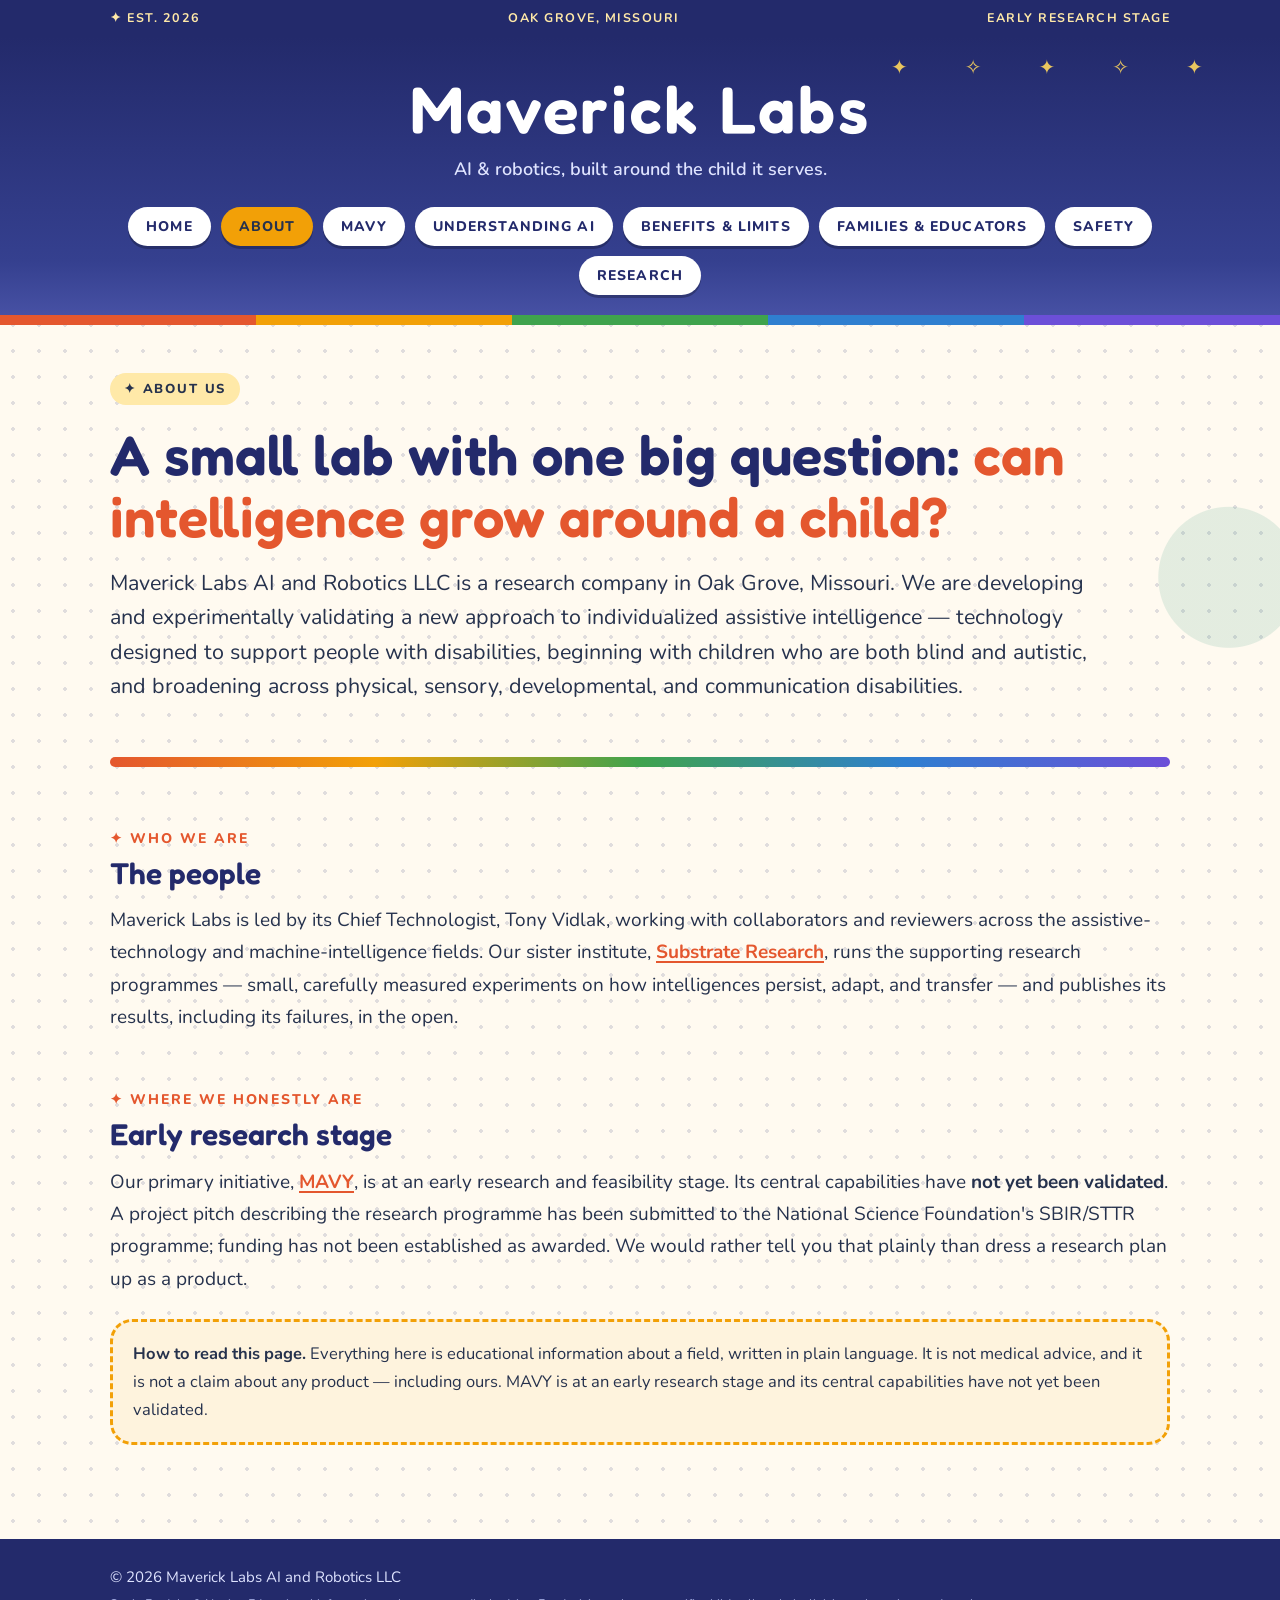
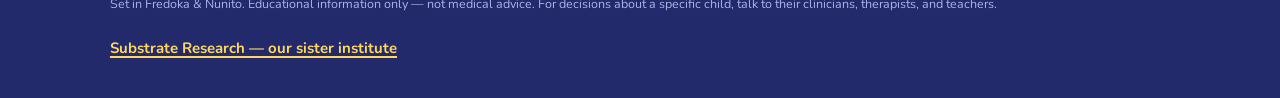
==== about/index.html @ 5733fa77 "Build out educational site: Understanding AI, Benefits & Limits, Families, Safety, MAVY, About, Rese" ====
<!doctype html><html lang="en"><head><meta charset="utf-8"><meta name="viewport" content="width=device-width,initial-scale=1"><meta name="description" content="Who Maverick Labs AI and Robotics is, what we are building, and exactly how far along we are."><title>About Maverick Labs — Maverick Labs AI and Robotics</title><link rel="canonical" href="https://mavericklabsresearch.org/about/"><meta property="og:type" content="website"><meta property="og:title" content="About Maverick Labs — Maverick Labs AI and Robotics"><meta property="og:description" content="Who Maverick Labs AI and Robotics is, what we are building, and exactly how far along we are."><meta property="og:url" content="https://mavericklabsresearch.org/about/"><link rel="preconnect" href="https://fonts.googleapis.com"><link rel="preconnect" href="https://fonts.gstatic.com" crossorigin><link href="https://fonts.googleapis.com/css2?family=Fredoka:wght@500;600&family=Nunito:wght@400;700;800&display=swap" rel="stylesheet"><link rel="stylesheet" href="/assets/site.css"></head><body><a class="skip" href="#main">Skip to content</a><div class="dateline"><div class="container"><span>✦ Est. 2026</span><span>Oak Grove, Missouri</span><span>Early research stage</span></div></div><header><div class="nameplate"><a class="brandname" href="/">Maverick Labs</a><div class="tagline">AI &amp; robotics, built around the child it serves.</div></div><nav class="nav" aria-label="Main navigation"><div class="container"><a href="/">Home</a><a href="/about/" aria-current="page">About</a><a href="/mavy/">MAVY</a><a href="/understanding-ai/">Understanding AI</a><a href="/benefits-and-limits/">Benefits &amp; Limits</a><a href="/families/">Families &amp; Educators</a><a href="/safety/">Safety</a><a href="/research/">Research</a></div></nav><div class="rainbow" aria-hidden="true"></div></header><main id="main">
<section class="pagehead"><div class="container">
<div class="kicker">✦ About us</div>
<h1>A small lab with one big question: <em>can intelligence grow around a child?</em></h1>

<p class="standfirst">Maverick Labs AI and Robotics LLC is a research company in Oak Grove, Missouri. We are developing and experimentally validating a new approach to individualized assistive intelligence — technology designed to support people with disabilities, beginning with children who are both blind and autistic, and broadening across physical, sensory, developmental, and communication disabilities.</p>
</div></section>
<div class="container"><hr class="rule thick">
<section class="section"><h2><span class="no">✦ Who we are</span>The people</h2>
<p>Maverick Labs is led by its Chief Technologist, Tony Vidlak, working with collaborators and reviewers across the assistive-technology and machine-intelligence fields. Our sister institute, <a href="https://substrateresearch.org/">Substrate Research</a>, runs the supporting research programmes — small, carefully measured experiments on how intelligences persist, adapt, and transfer — and publishes its results, including its failures, in the open.</p></section>
<section class="section"><h2><span class="no">✦ Where we honestly are</span>Early research stage</h2>
<p>Our primary initiative, <a href="/mavy/">MAVY</a>, is at an early research and feasibility stage. Its central capabilities have <strong>not yet been validated</strong>. A project pitch describing the research programme has been submitted to the National Science Foundation's SBIR/STTR programme; funding has not been established as awarded. We would rather tell you that plainly than dress a research plan up as a product.</p>
<div class="notice"><strong>How to read this page.</strong> Everything here is educational information about a field, written in plain language. It is not medical advice, and it is not a claim about any product — including ours. MAVY is at an early research stage and its central capabilities have not yet been validated.</div>
</section>

</div></section>
</main><footer class="footer"><div class="container"><div>&copy; 2026 Maverick Labs AI and Robotics LLC<br><span class="colophon">Set in Fredoka &amp; Nunito. Educational information only — not medical advice. For decisions about a specific child, talk to their clinicians, therapists, and teachers.</span></div><div><a href="https://substrateresearch.org/">Substrate Research — our sister institute</a></div></div></footer></body></html>
---- assets/site.css ----
/* Maverick Labs AI and Robotics — "Digital Wonder" theme.
   A child's sky at dusk: deep indigo, starlight, and warm colour.
   Built for wonder AND legibility: high contrast, big rounded type,
   generous spacing, visible focus — assistive begins with the website. */
:root{
  --sky:#232a6b;          /* deep indigo night sky */
  --sky2:#35408f;
  --cloud:#fffaf0;        /* warm cloud paper */
  --cloud2:#fef3dd;
  --ink:#26324d;          /* body text — high contrast on cloud */
  --muted:#4c5a7d;
  --coral:#e4572e;        /* warm coral — links/accents */
  --sun:#f2a007;          /* sunshine */
  --mint:#1d8a6e;         /* mint green */
  --grape:#6c4fd8;        /* wonder purple */
  --card:#ffffff;
  --radius:22px;
}
*{box-sizing:border-box}
html{scroll-behavior:smooth}
body{
  margin:0;color:var(--ink);
  font:19px/1.7 "Nunito","Segoe UI",system-ui,-apple-system,sans-serif;
  background:
    radial-gradient(circle at 12% 8%, rgba(242,160,7,.20) 0 90px, transparent 91px),
    radial-gradient(circle at 88% 4%, rgba(108,79,216,.16) 0 130px, transparent 131px),
    radial-gradient(circle at 96% 34%, rgba(29,138,110,.12) 0 70px, transparent 71px),
    radial-gradient(rgba(35,42,107,.14) 1.6px, transparent 1.7px),
    var(--cloud);
  background-size:auto,auto,auto,26px 26px,auto;
  -webkit-font-smoothing:antialiased;
}
a{color:var(--coral);text-decoration:underline;text-underline-offset:3px;text-decoration-thickness:2px;font-weight:700}
a:hover{color:var(--grape)}
a:focus-visible,button:focus-visible{outline:4px solid var(--sun);outline-offset:3px;border-radius:8px}
.container{width:min(1060px,calc(100% - 40px));margin:0 auto}
.skip{position:absolute;left:-999px}
.skip:focus{left:10px;top:10px;background:var(--sun);color:var(--ink);padding:10px 16px;z-index:9;border-radius:12px;font-weight:800}
/* header — the night-sky band */
.dateline{background:var(--sky);color:#ffe9a8;font:700 12.5px/1.5 "Nunito",sans-serif;text-transform:uppercase;letter-spacing:.12em}
.dateline .container{display:flex;justify-content:space-between;gap:16px;padding:9px 0;flex-wrap:wrap}
header{background:linear-gradient(180deg,var(--sky) 0%,var(--sky2) 78%,#4a54a8 100%);color:#fff;position:relative;overflow:hidden}
header::after{content:"✦ ✧ ✦ ✧ ✦";position:absolute;top:14px;right:4%;color:#ffd75e;font-size:20px;letter-spacing:26px;opacity:.9;pointer-events:none}
.nameplate{text-align:center;padding:38px 16px 8px;position:relative;z-index:1}
.nameplate .brandname{font-family:"Fredoka","Nunito",sans-serif;font-size:clamp(38px,6.6vw,66px);letter-spacing:.04em;font-weight:600;line-height:1.05;color:#fff;text-decoration:none}
.nameplate .brandname:hover{color:#ffd75e}
.nameplate .tagline{color:#dfe4ff;margin-top:10px;font-size:18px;font-weight:600}
.rainbow{height:10px;background:linear-gradient(90deg,var(--coral) 0 20%,var(--sun) 20% 40%,#3fa34d 40% 60%,#2f7fd0 60% 80%,var(--grape) 80% 100%)}
.nav{padding:14px 0 20px;position:relative;z-index:1}
.nav .container{display:flex;gap:10px;flex-wrap:wrap;justify-content:center}
.nav a{font:800 14px "Nunito",sans-serif;text-transform:uppercase;letter-spacing:.08em;color:var(--sky);background:#fff;text-decoration:none;padding:10px 18px;border-radius:999px;box-shadow:0 3px 0 rgba(0,0,0,.25)}
.nav a:hover{background:#ffd75e;color:var(--sky)}
.nav a[aria-current="page"]{background:var(--sun);color:var(--ink)}
/* body copy */
.pagehead{padding:46px 0 8px}
.kicker{display:inline-block;background:#ffe9a8;color:var(--ink);font:800 13px "Nunito",sans-serif;text-transform:uppercase;letter-spacing:.14em;padding:7px 14px;border-radius:999px;margin-bottom:18px}
h1{font-family:"Fredoka","Nunito",sans-serif;font-size:clamp(34px,5.4vw,56px);line-height:1.12;font-weight:600;margin:0 0 18px;color:var(--sky)}
h1 em{font-style:normal;color:var(--coral)}
.standfirst{font-size:21.5px;line-height:1.6;max-width:46em}
.rule{border:0;border-top:4px dotted #b9c2e8;margin:30px 0}
.rule.thick{border-top:0;height:10px;border-radius:99px;background:linear-gradient(90deg,var(--coral),var(--sun),#3fa34d,#2f7fd0,var(--grape))}
.section{padding:32px 0 10px}
h2{font-family:"Fredoka","Nunito",sans-serif;font-size:30px;font-weight:600;margin:0 0 12px;line-height:1.25;color:var(--sky)}
h2 .no{display:block;font:800 14px "Nunito",sans-serif;color:var(--coral);letter-spacing:.14em;margin-bottom:7px;text-transform:uppercase}
h3{font-family:"Fredoka","Nunito",sans-serif;font-size:21px;font-weight:600;margin:0 0 8px;color:var(--sky)}
p{margin:0 0 15px}
.lede{font-size:20px}
.small{font-size:15.5px;color:var(--muted)}
.mono{font-family:ui-monospace,"Courier New",monospace}
/* cards — the three pillars */
.cols{display:grid;grid-template-columns:repeat(3,1fr);gap:18px;margin:20px 0}
.cols article{background:var(--card);border-radius:var(--radius);padding:24px;box-shadow:0 6px 0 rgba(35,42,107,.14),0 14px 28px rgba(35,42,107,.10);border-top:10px solid var(--sun)}
.cols article:nth-child(2){border-top-color:var(--mint)}
.cols article:nth-child(3){border-top-color:var(--grape)}
.cols .num{font:800 12.5px "Nunito",sans-serif;color:var(--coral);letter-spacing:.14em;text-transform:uppercase}
.cols h3{font-size:23px;margin:7px 0 9px}
.cols p{font-size:16.5px}
/* ledger & panels, wonder-styled */
.ledger{background:var(--card);border-radius:var(--radius);padding:8px 24px 14px;margin:20px 0;box-shadow:0 6px 0 rgba(35,42,107,.14),0 14px 28px rgba(35,42,107,.10)}
.ledger h3{font:800 13.5px "Nunito",sans-serif;text-transform:uppercase;letter-spacing:.14em;border-bottom:2px dotted #b9c2e8;padding:12px 0 9px;margin:0 0 6px;color:var(--sky)}
.ledger table{width:100%;border-collapse:collapse;font-size:16.5px}
.ledger td{padding:8px 0;border-bottom:2px dotted #e3e8f7;vertical-align:top}
.ledger td:last-child{text-align:right;font-weight:800;white-space:nowrap;padding-left:18px}
.ledger tr:last-child td{border-bottom:0}
.panel{border-radius:var(--radius);overflow:hidden;background:#101638;margin:28px 0;box-shadow:0 8px 0 rgba(35,42,107,.25),0 18px 34px rgba(35,42,107,.18)}
.panel img{display:block;width:100%;height:auto}
.panel figcaption{background:var(--card);font-size:14.5px;line-height:1.55;padding:13px 16px;color:var(--ink)}
.panel figcaption b{text-transform:uppercase;letter-spacing:.08em;color:var(--coral)}
/* entries, notices, bubbles */
.entry{border-top:3px dotted #b9c2e8;padding:20px 0}
.entry:first-of-type{border-top:0}
.entry h3{font-size:23px}
.entry .meta{font:800 12.5px "Nunito",sans-serif;text-transform:uppercase;letter-spacing:.09em;color:var(--muted);margin-bottom:7px}
.entry p{max-width:52em}
.notice{background:var(--cloud2);border:3px dashed var(--sun);border-radius:var(--radius);padding:18px 20px;margin:24px 0;font-size:16.5px}
.predict{background:var(--card);border-radius:var(--radius);padding:22px 24px;margin:24px 0;box-shadow:0 6px 0 rgba(35,42,107,.14)}
.predict h3{font:800 14.5px "Nunito",sans-serif;text-transform:uppercase;letter-spacing:.13em}
.bubble{background:#fff;border-radius:20px;padding:16px 19px;position:relative;font-size:16.5px;box-shadow:0 5px 0 rgba(35,42,107,.14);margin:18px 0}
.bubble::after{content:"";position:absolute;left:46px;bottom:-12px;border-width:13px 10px 0 10px;border-style:solid;border-color:#fff transparent transparent transparent}
.obit{background:#fff;border-radius:var(--radius);padding:24px;margin:22px 0;box-shadow:0 6px 0 rgba(35,42,107,.14)}
.stamp{display:inline-block;background:var(--coral);color:#fff;font:800 12.5px "Nunito",sans-serif;letter-spacing:.16em;padding:8px 15px;border-radius:999px;transform:rotate(-3deg);text-transform:uppercase}
table.verdict{width:100%;border-collapse:separate;border-spacing:0;margin:18px 0;font-size:16.5px;background:var(--card);border-radius:16px;overflow:hidden;box-shadow:0 5px 0 rgba(35,42,107,.12)}
table.verdict th,table.verdict td{padding:10px 13px;text-align:left;border-bottom:2px dotted #e3e8f7}
table.verdict th{font:800 12.5px "Nunito",sans-serif;text-transform:uppercase;letter-spacing:.1em;background:#ffe9a8;color:var(--ink)}
.pass{color:var(--mint);font-weight:800}.miss{color:var(--coral);font-weight:800}.unv{color:var(--grape);font-weight:800}
.prose{max-width:760px}
.prose p{font-size:18.5px}
.prose h2{margin-top:36px}
/* footer */
.footer{background:var(--sky);color:#dfe4ff;margin-top:60px;padding:26px 0 36px;font-size:15px}
.footer .container{display:flex;justify-content:space-between;gap:20px;flex-wrap:wrap}
.footer a{color:#ffd75e}
.colophon{font-size:12.5px;margin-top:10px;color:#aab4e8}
@media(max-width:820px){
  body{font-size:18px}.standfirst{font-size:20px}
  .cols{grid-template-columns:1fr}
  .dateline .container{justify-content:center;text-align:center}
  header::after{display:none}
}
@media (prefers-reduced-motion: reduce){
  html{scroll-behavior:auto}
}
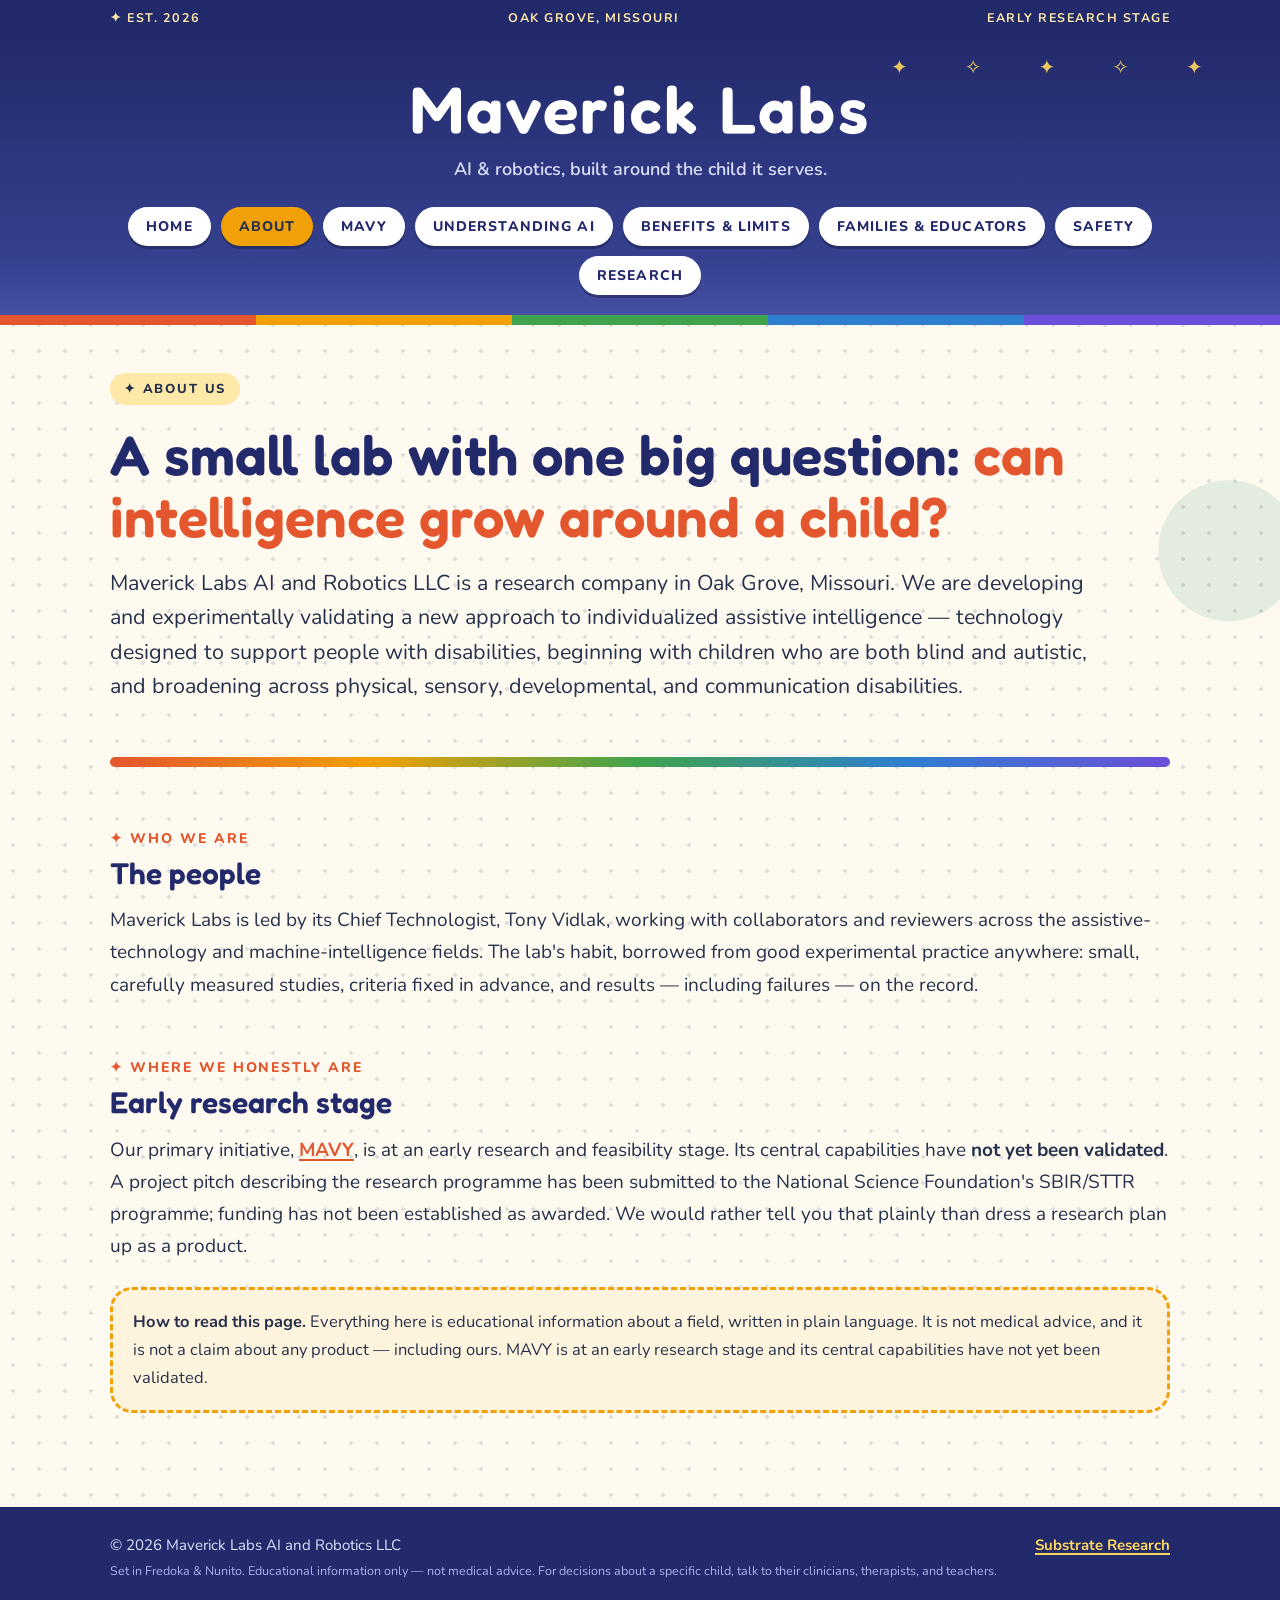
==== commit 30c94f36: "Separate Maverick Labs from Substrate Research: basic link only, no supporting-research framing" ====
--- a/about/index.html
+++ b/about/index.html
@@ -7,11 +7,11 @@
 </div></section>
 <div class="container"><hr class="rule thick">
 <section class="section"><h2><span class="no">✦ Who we are</span>The people</h2>
-<p>Maverick Labs is led by its Chief Technologist, Tony Vidlak, working with collaborators and reviewers across the assistive-technology and machine-intelligence fields. Our sister institute, <a href="https://substrateresearch.org/">Substrate Research</a>, runs the supporting research programmes — small, carefully measured experiments on how intelligences persist, adapt, and transfer — and publishes its results, including its failures, in the open.</p></section>
+<p>Maverick Labs is led by its Chief Technologist, Tony Vidlak, working with collaborators and reviewers across the assistive-technology and machine-intelligence fields. The lab's habit, borrowed from good experimental practice anywhere: small, carefully measured studies, criteria fixed in advance, and results — including failures — on the record.</p></section>
 <section class="section"><h2><span class="no">✦ Where we honestly are</span>Early research stage</h2>
 <p>Our primary initiative, <a href="/mavy/">MAVY</a>, is at an early research and feasibility stage. Its central capabilities have <strong>not yet been validated</strong>. A project pitch describing the research programme has been submitted to the National Science Foundation's SBIR/STTR programme; funding has not been established as awarded. We would rather tell you that plainly than dress a research plan up as a product.</p>
 <div class="notice"><strong>How to read this page.</strong> Everything here is educational information about a field, written in plain language. It is not medical advice, and it is not a claim about any product — including ours. MAVY is at an early research stage and its central capabilities have not yet been validated.</div>
 </section>
 
 </div></section>
-</main><footer class="footer"><div class="container"><div>&copy; 2026 Maverick Labs AI and Robotics LLC<br><span class="colophon">Set in Fredoka &amp; Nunito. Educational information only — not medical advice. For decisions about a specific child, talk to their clinicians, therapists, and teachers.</span></div><div><a href="https://substrateresearch.org/">Substrate Research — our sister institute</a></div></div></footer></body></html>
+</main><footer class="footer"><div class="container"><div>&copy; 2026 Maverick Labs AI and Robotics LLC<br><span class="colophon">Set in Fredoka &amp; Nunito. Educational information only — not medical advice. For decisions about a specific child, talk to their clinicians, therapists, and teachers.</span></div><div><a href="https://substrateresearch.org/">Substrate Research</a></div></div></footer></body></html>
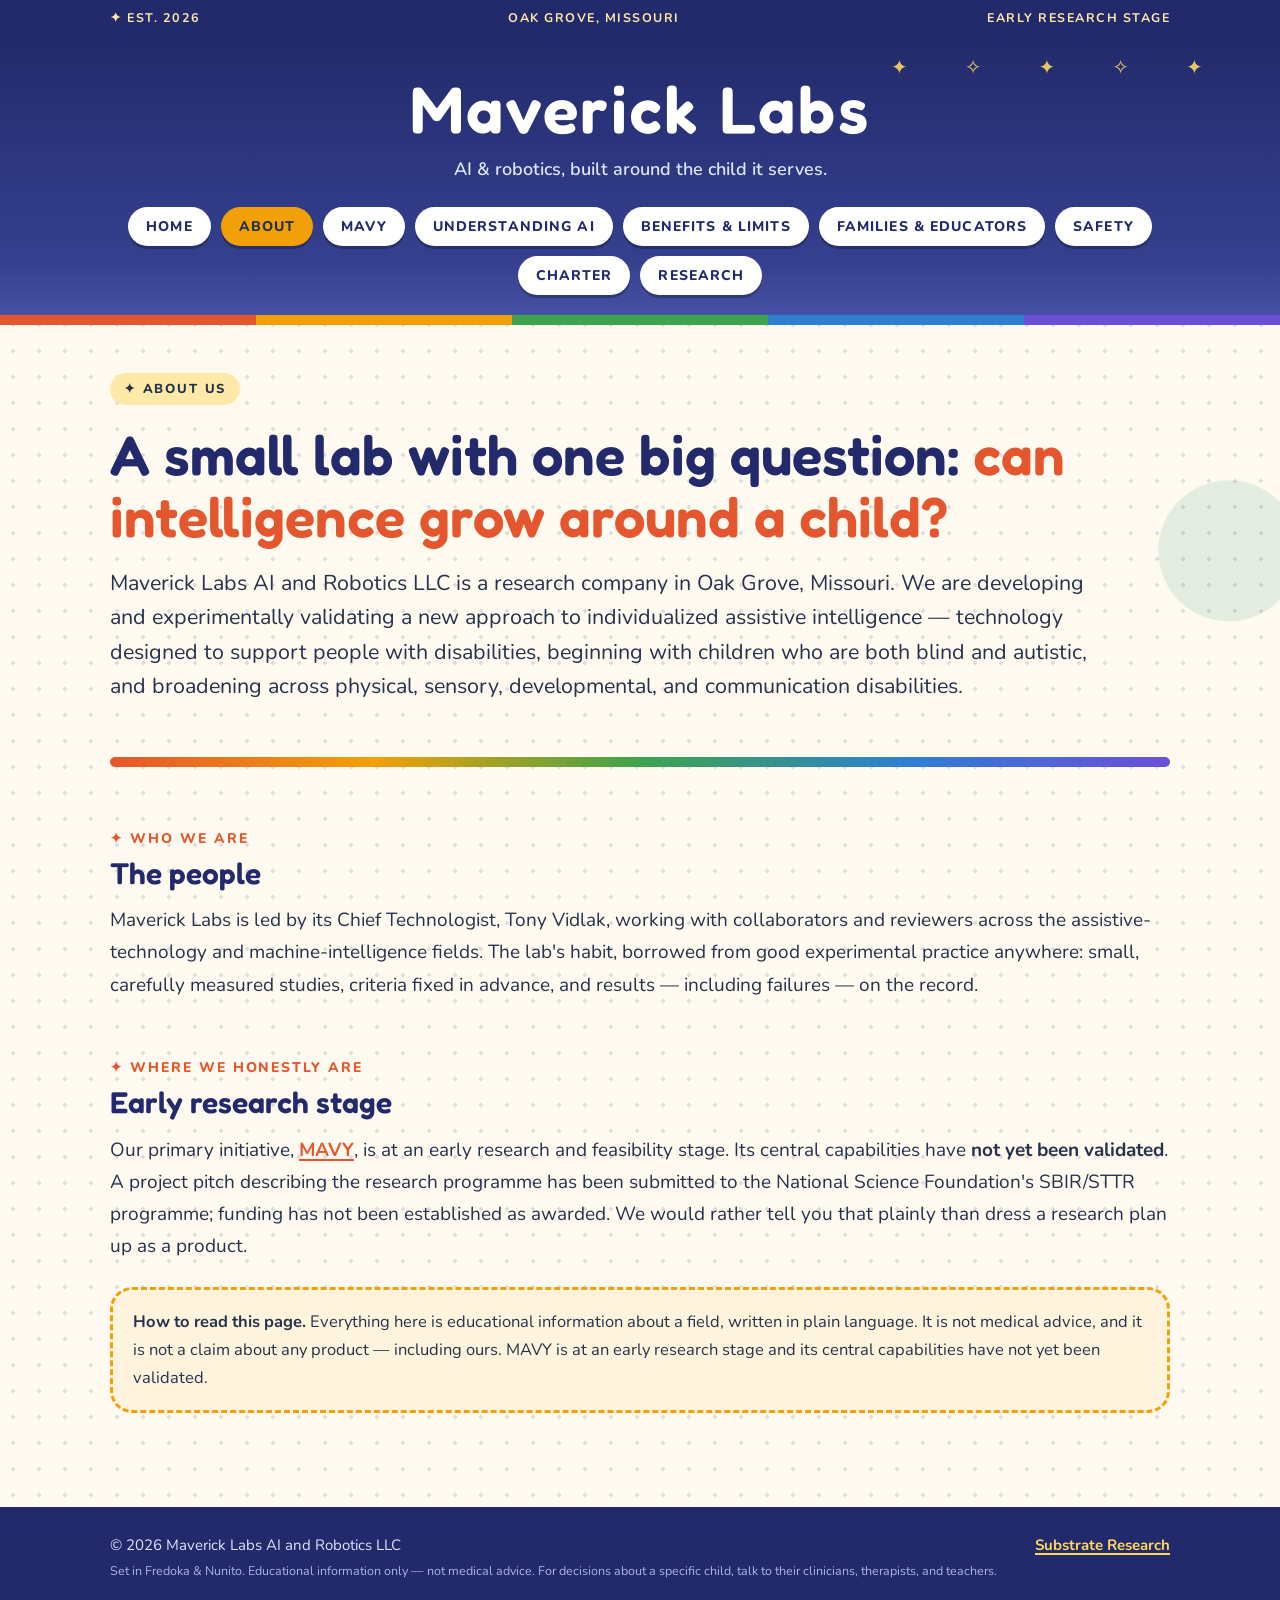
==== commit c4a2103c: "Publish Draft MAVY Charter v0.1 for public comment + blank sample trust contract" ====
--- a/about/index.html
+++ b/about/index.html
@@ -1,4 +1,4 @@
-<!doctype html><html lang="en"><head><meta charset="utf-8"><meta name="viewport" content="width=device-width,initial-scale=1"><meta name="description" content="Who Maverick Labs AI and Robotics is, what we are building, and exactly how far along we are."><title>About Maverick Labs — Maverick Labs AI and Robotics</title><link rel="canonical" href="https://mavericklabsresearch.org/about/"><meta property="og:type" content="website"><meta property="og:title" content="About Maverick Labs — Maverick Labs AI and Robotics"><meta property="og:description" content="Who Maverick Labs AI and Robotics is, what we are building, and exactly how far along we are."><meta property="og:url" content="https://mavericklabsresearch.org/about/"><link rel="preconnect" href="https://fonts.googleapis.com"><link rel="preconnect" href="https://fonts.gstatic.com" crossorigin><link href="https://fonts.googleapis.com/css2?family=Fredoka:wght@500;600&family=Nunito:wght@400;700;800&display=swap" rel="stylesheet"><link rel="stylesheet" href="/assets/site.css"></head><body><a class="skip" href="#main">Skip to content</a><div class="dateline"><div class="container"><span>✦ Est. 2026</span><span>Oak Grove, Missouri</span><span>Early research stage</span></div></div><header><div class="nameplate"><a class="brandname" href="/">Maverick Labs</a><div class="tagline">AI &amp; robotics, built around the child it serves.</div></div><nav class="nav" aria-label="Main navigation"><div class="container"><a href="/">Home</a><a href="/about/" aria-current="page">About</a><a href="/mavy/">MAVY</a><a href="/understanding-ai/">Understanding AI</a><a href="/benefits-and-limits/">Benefits &amp; Limits</a><a href="/families/">Families &amp; Educators</a><a href="/safety/">Safety</a><a href="/research/">Research</a></div></nav><div class="rainbow" aria-hidden="true"></div></header><main id="main">
+<!doctype html><html lang="en"><head><meta charset="utf-8"><meta name="viewport" content="width=device-width,initial-scale=1"><meta name="description" content="Who Maverick Labs AI and Robotics is, what we are building, and exactly how far along we are."><title>About Maverick Labs — Maverick Labs AI and Robotics</title><link rel="canonical" href="https://mavericklabsresearch.org/about/"><meta property="og:type" content="website"><meta property="og:title" content="About Maverick Labs — Maverick Labs AI and Robotics"><meta property="og:description" content="Who Maverick Labs AI and Robotics is, what we are building, and exactly how far along we are."><meta property="og:url" content="https://mavericklabsresearch.org/about/"><link rel="preconnect" href="https://fonts.googleapis.com"><link rel="preconnect" href="https://fonts.gstatic.com" crossorigin><link href="https://fonts.googleapis.com/css2?family=Fredoka:wght@500;600&family=Nunito:wght@400;700;800&display=swap" rel="stylesheet"><link rel="stylesheet" href="/assets/site.css"></head><body><a class="skip" href="#main">Skip to content</a><div class="dateline"><div class="container"><span>✦ Est. 2026</span><span>Oak Grove, Missouri</span><span>Early research stage</span></div></div><header><div class="nameplate"><a class="brandname" href="/">Maverick Labs</a><div class="tagline">AI &amp; robotics, built around the child it serves.</div></div><nav class="nav" aria-label="Main navigation"><div class="container"><a href="/">Home</a><a href="/about/" aria-current="page">About</a><a href="/mavy/">MAVY</a><a href="/understanding-ai/">Understanding AI</a><a href="/benefits-and-limits/">Benefits &amp; Limits</a><a href="/families/">Families &amp; Educators</a><a href="/safety/">Safety</a><a href="/charter/">Charter</a><a href="/research/">Research</a></div></nav><div class="rainbow" aria-hidden="true"></div></header><main id="main">
 <section class="pagehead"><div class="container">
 <div class="kicker">✦ About us</div>
 <h1>A small lab with one big question: <em>can intelligence grow around a child?</em></h1>
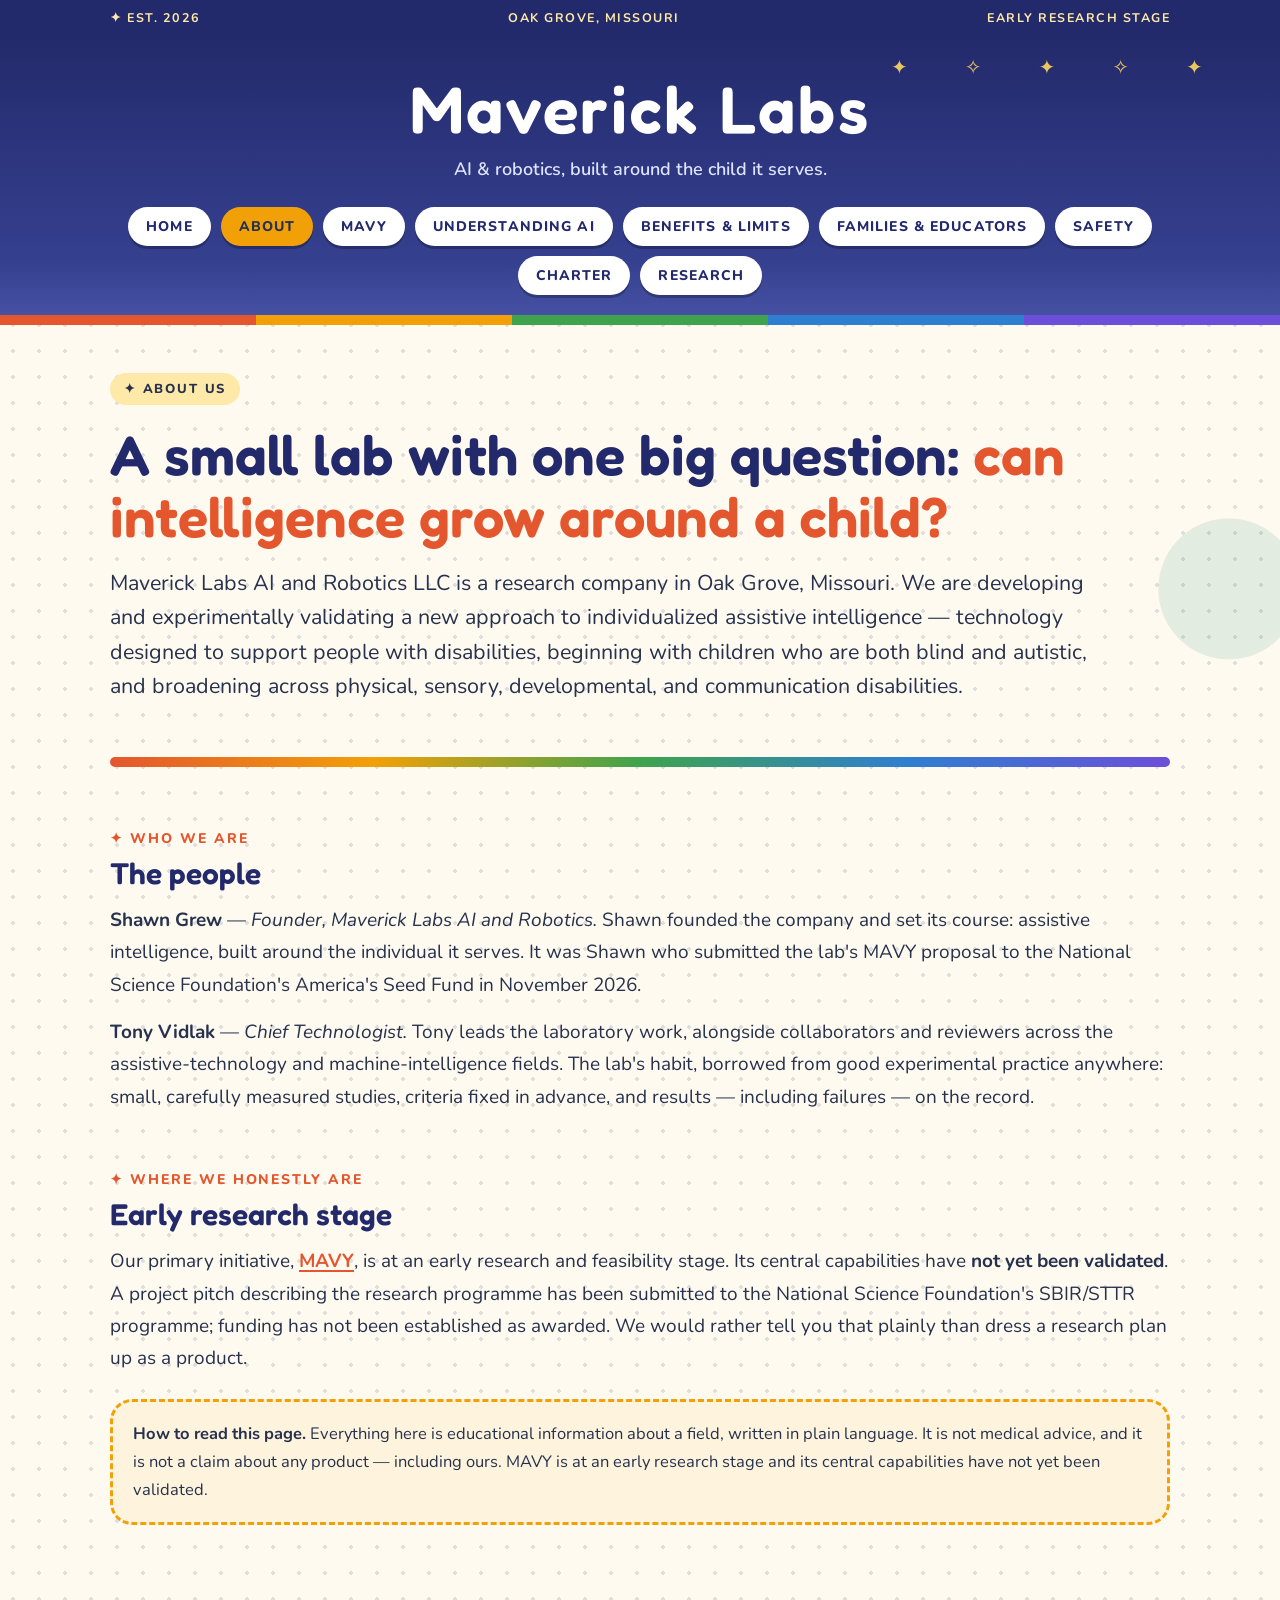
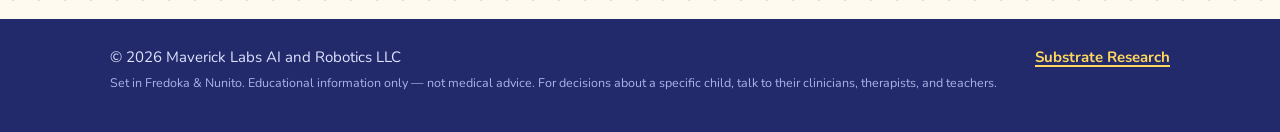
==== commit 5a5083dd: "About: credit Shawn Grew as Founder alongside Tony Vidlak, Chief Technologist" ====
--- a/about/index.html
+++ b/about/index.html
@@ -7,7 +7,8 @@
 </div></section>
 <div class="container"><hr class="rule thick">
 <section class="section"><h2><span class="no">✦ Who we are</span>The people</h2>
-<p>Maverick Labs is led by its Chief Technologist, Tony Vidlak, working with collaborators and reviewers across the assistive-technology and machine-intelligence fields. The lab's habit, borrowed from good experimental practice anywhere: small, carefully measured studies, criteria fixed in advance, and results — including failures — on the record.</p></section>
+<p><strong>Shawn Grew</strong> — <em>Founder, Maverick Labs AI and Robotics.</em> Shawn founded the company and set its course: assistive intelligence, built around the individual it serves. It was Shawn who submitted the lab's MAVY proposal to the National Science Foundation's America's Seed Fund in November 2026.</p>
+<p><strong>Tony Vidlak</strong> — <em>Chief Technologist.</em> Tony leads the laboratory work, alongside collaborators and reviewers across the assistive-technology and machine-intelligence fields. The lab's habit, borrowed from good experimental practice anywhere: small, carefully measured studies, criteria fixed in advance, and results — including failures — on the record.</p></section>
 <section class="section"><h2><span class="no">✦ Where we honestly are</span>Early research stage</h2>
 <p>Our primary initiative, <a href="/mavy/">MAVY</a>, is at an early research and feasibility stage. Its central capabilities have <strong>not yet been validated</strong>. A project pitch describing the research programme has been submitted to the National Science Foundation's SBIR/STTR programme; funding has not been established as awarded. We would rather tell you that plainly than dress a research plan up as a product.</p>
 <div class="notice"><strong>How to read this page.</strong> Everything here is educational information about a field, written in plain language. It is not medical advice, and it is not a claim about any product — including ours. MAVY is at an early research stage and its central capabilities have not yet been validated.</div>
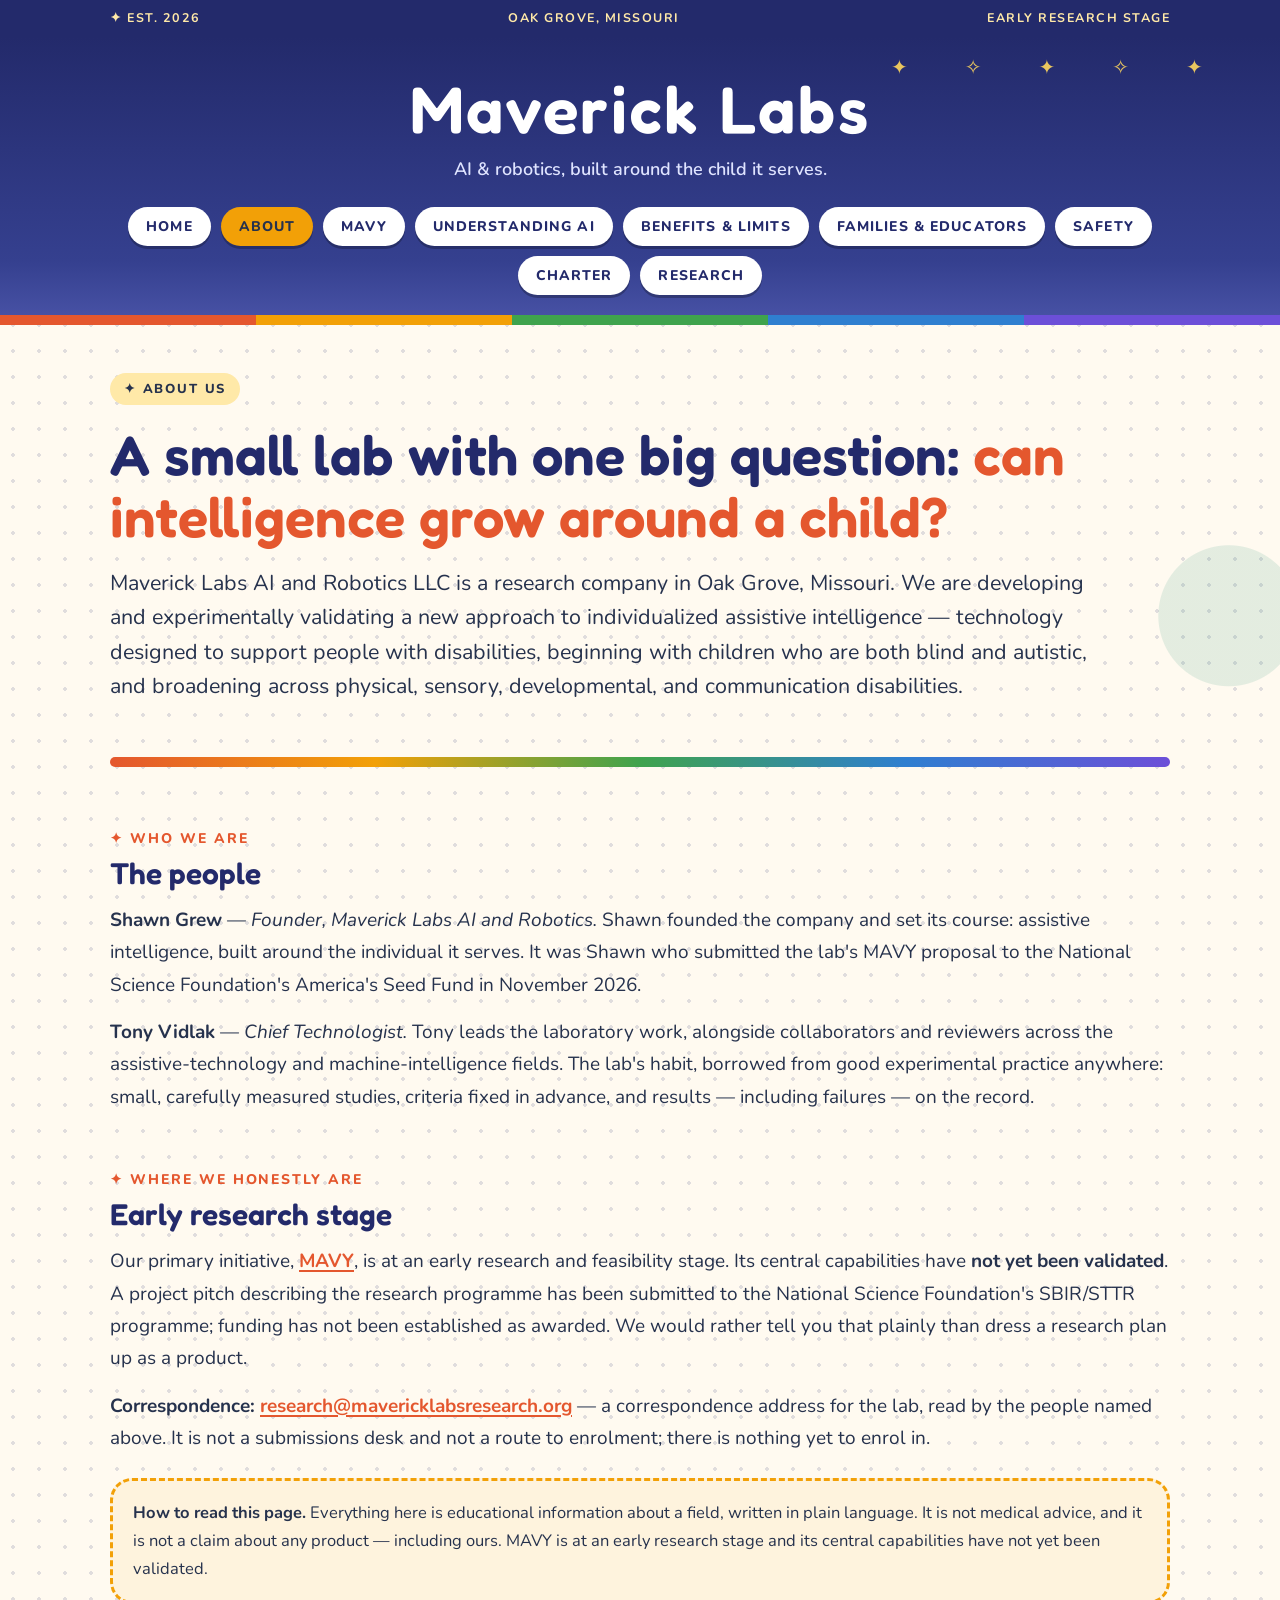
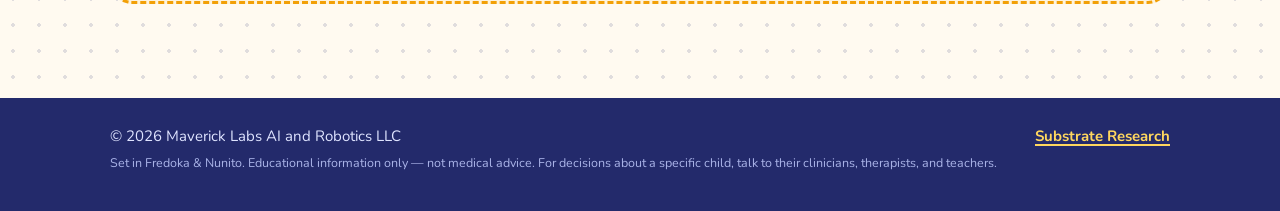
==== commit 817e1776: "Publish research@ correspondence address on Charter and About pages" ====
--- a/about/index.html
+++ b/about/index.html
@@ -11,6 +11,7 @@
 <p><strong>Tony Vidlak</strong> — <em>Chief Technologist.</em> Tony leads the laboratory work, alongside collaborators and reviewers across the assistive-technology and machine-intelligence fields. The lab's habit, borrowed from good experimental practice anywhere: small, carefully measured studies, criteria fixed in advance, and results — including failures — on the record.</p></section>
 <section class="section"><h2><span class="no">✦ Where we honestly are</span>Early research stage</h2>
 <p>Our primary initiative, <a href="/mavy/">MAVY</a>, is at an early research and feasibility stage. Its central capabilities have <strong>not yet been validated</strong>. A project pitch describing the research programme has been submitted to the National Science Foundation's SBIR/STTR programme; funding has not been established as awarded. We would rather tell you that plainly than dress a research plan up as a product.</p>
+<p><strong>Correspondence:</strong> <a href="mailto:research@mavericklabsresearch.org">research@mavericklabsresearch.org</a> — a correspondence address for the lab, read by the people named above. It is not a submissions desk and not a route to enrolment; there is nothing yet to enrol in.</p>
 <div class="notice"><strong>How to read this page.</strong> Everything here is educational information about a field, written in plain language. It is not medical advice, and it is not a claim about any product — including ours. MAVY is at an early research stage and its central capabilities have not yet been validated.</div>
 </section>
 
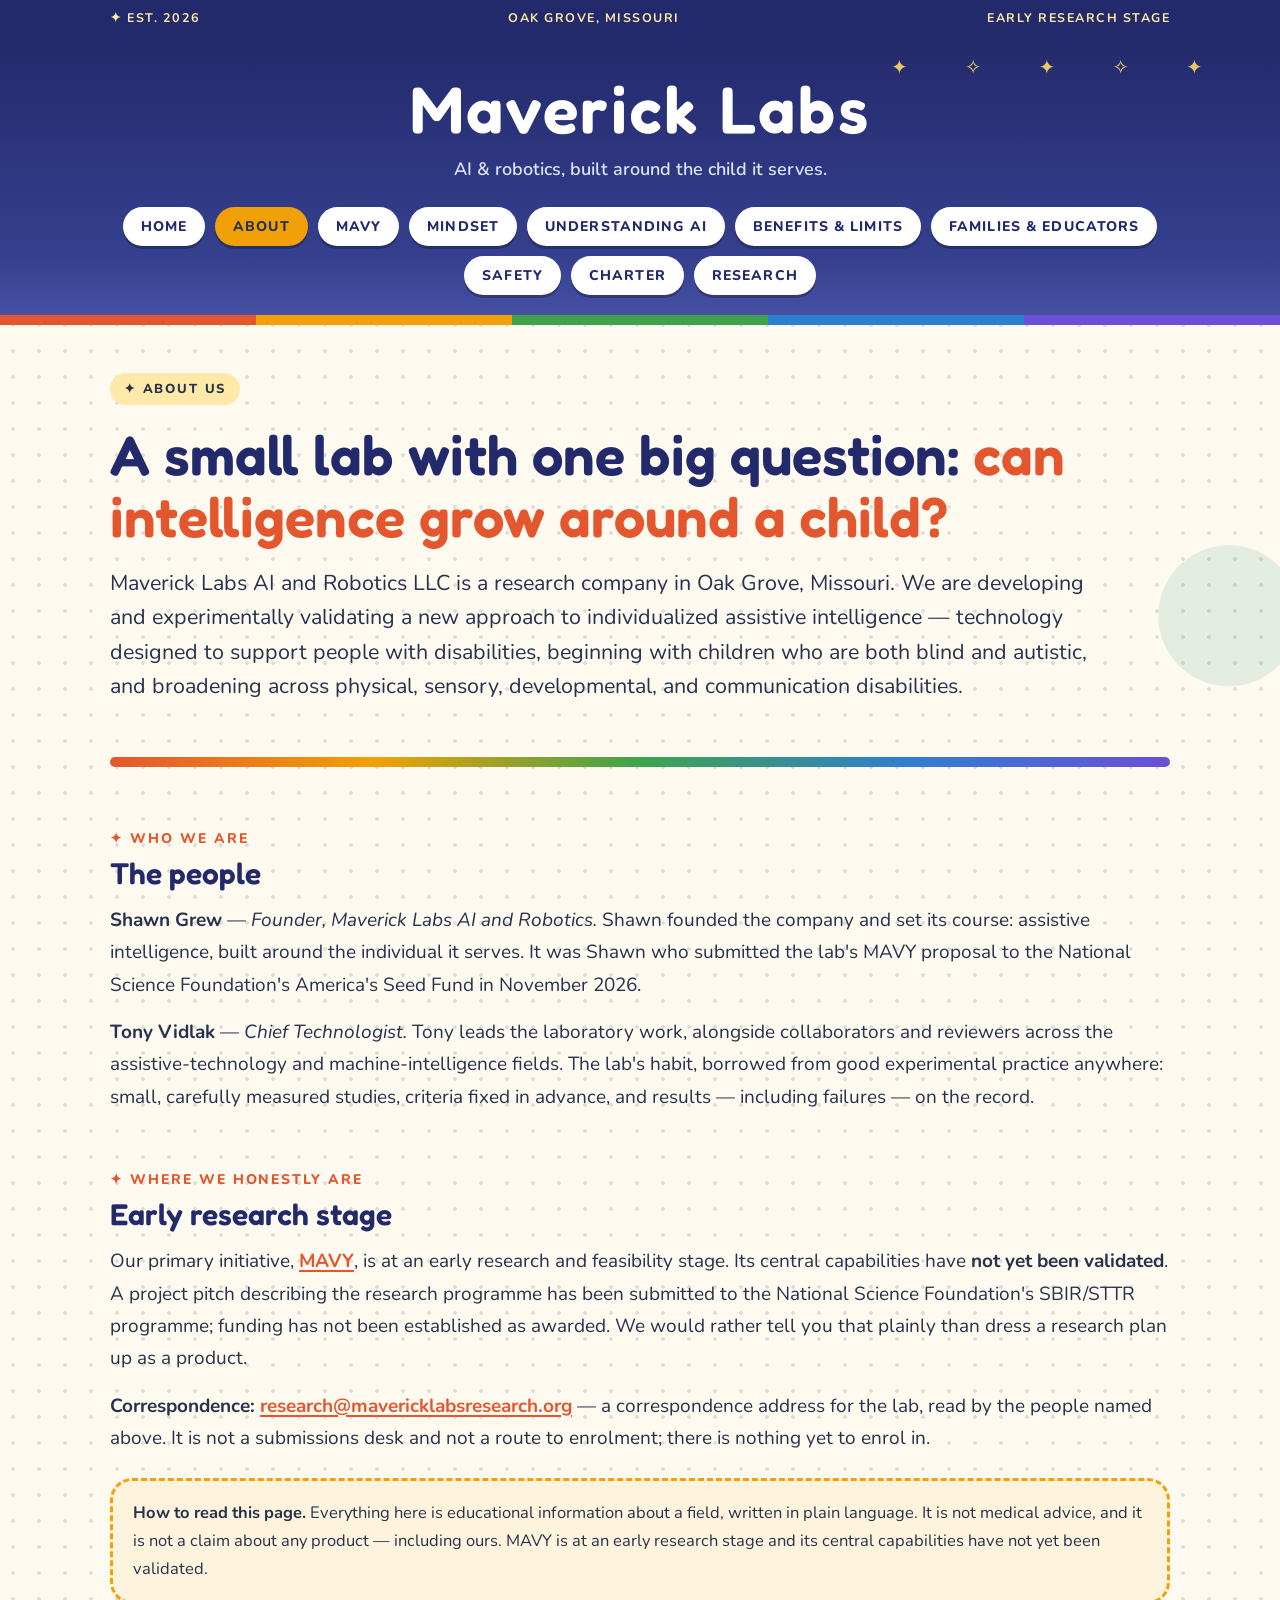
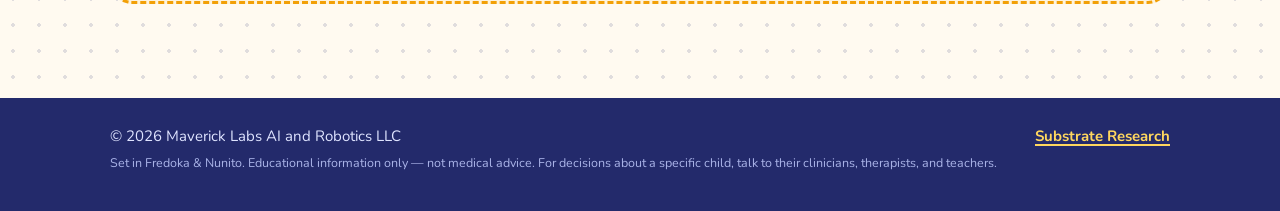
==== commit eb9a41b3: "Publish The MAVY Mindset — seven commitments, each tied to its enforcing document" ====
--- a/about/index.html
+++ b/about/index.html
@@ -1,4 +1,4 @@
-<!doctype html><html lang="en"><head><meta charset="utf-8"><meta name="viewport" content="width=device-width,initial-scale=1"><meta name="description" content="Who Maverick Labs AI and Robotics is, what we are building, and exactly how far along we are."><title>About Maverick Labs — Maverick Labs AI and Robotics</title><link rel="canonical" href="https://mavericklabsresearch.org/about/"><meta property="og:type" content="website"><meta property="og:title" content="About Maverick Labs — Maverick Labs AI and Robotics"><meta property="og:description" content="Who Maverick Labs AI and Robotics is, what we are building, and exactly how far along we are."><meta property="og:url" content="https://mavericklabsresearch.org/about/"><link rel="preconnect" href="https://fonts.googleapis.com"><link rel="preconnect" href="https://fonts.gstatic.com" crossorigin><link href="https://fonts.googleapis.com/css2?family=Fredoka:wght@500;600&family=Nunito:wght@400;700;800&display=swap" rel="stylesheet"><link rel="stylesheet" href="/assets/site.css"></head><body><a class="skip" href="#main">Skip to content</a><div class="dateline"><div class="container"><span>✦ Est. 2026</span><span>Oak Grove, Missouri</span><span>Early research stage</span></div></div><header><div class="nameplate"><a class="brandname" href="/">Maverick Labs</a><div class="tagline">AI &amp; robotics, built around the child it serves.</div></div><nav class="nav" aria-label="Main navigation"><div class="container"><a href="/">Home</a><a href="/about/" aria-current="page">About</a><a href="/mavy/">MAVY</a><a href="/understanding-ai/">Understanding AI</a><a href="/benefits-and-limits/">Benefits &amp; Limits</a><a href="/families/">Families &amp; Educators</a><a href="/safety/">Safety</a><a href="/charter/">Charter</a><a href="/research/">Research</a></div></nav><div class="rainbow" aria-hidden="true"></div></header><main id="main">
+<!doctype html><html lang="en"><head><meta charset="utf-8"><meta name="viewport" content="width=device-width,initial-scale=1"><meta name="description" content="Who Maverick Labs AI and Robotics is, what we are building, and exactly how far along we are."><title>About Maverick Labs — Maverick Labs AI and Robotics</title><link rel="canonical" href="https://mavericklabsresearch.org/about/"><meta property="og:type" content="website"><meta property="og:title" content="About Maverick Labs — Maverick Labs AI and Robotics"><meta property="og:description" content="Who Maverick Labs AI and Robotics is, what we are building, and exactly how far along we are."><meta property="og:url" content="https://mavericklabsresearch.org/about/"><link rel="preconnect" href="https://fonts.googleapis.com"><link rel="preconnect" href="https://fonts.gstatic.com" crossorigin><link href="https://fonts.googleapis.com/css2?family=Fredoka:wght@500;600&family=Nunito:wght@400;700;800&display=swap" rel="stylesheet"><link rel="stylesheet" href="/assets/site.css"></head><body><a class="skip" href="#main">Skip to content</a><div class="dateline"><div class="container"><span>✦ Est. 2026</span><span>Oak Grove, Missouri</span><span>Early research stage</span></div></div><header><div class="nameplate"><a class="brandname" href="/">Maverick Labs</a><div class="tagline">AI &amp; robotics, built around the child it serves.</div></div><nav class="nav" aria-label="Main navigation"><div class="container"><a href="/">Home</a><a href="/about/" aria-current="page">About</a><a href="/mavy/">MAVY</a><a href="/mindset/">Mindset</a><a href="/understanding-ai/">Understanding AI</a><a href="/benefits-and-limits/">Benefits &amp; Limits</a><a href="/families/">Families &amp; Educators</a><a href="/safety/">Safety</a><a href="/charter/">Charter</a><a href="/research/">Research</a></div></nav><div class="rainbow" aria-hidden="true"></div></header><main id="main">
 <section class="pagehead"><div class="container">
 <div class="kicker">✦ About us</div>
 <h1>A small lab with one big question: <em>can intelligence grow around a child?</em></h1>
